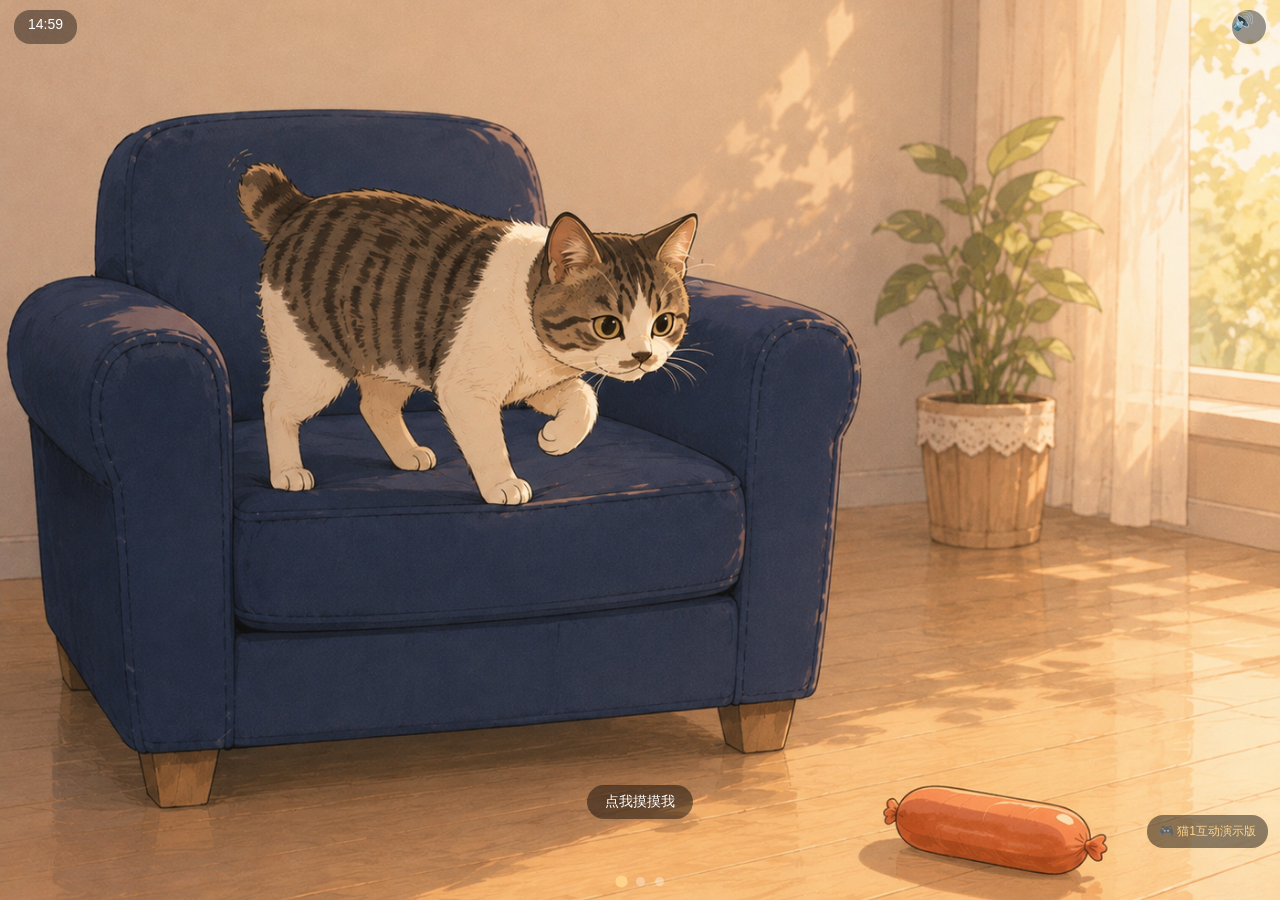
==== index.html @ a0a0675f "初始版本：一刻猫咪三猫页面 + 猫1互动演示" ====
<!DOCTYPE html>
<html lang="zh-CN">
<head>
  <meta charset="UTF-8">
  <meta name="viewport" content="width=device-width, initial-scale=1.0, maximum-scale=1.0, user-scalable=no, viewport-fit=cover">
  <meta name="theme-color" content="#1a1420">
  <title>一刻猫咪</title>
  <link rel="stylesheet" href="css/style.css">
</head>
<body>
  <div id="stage">
    <!-- 猫咪视频/占位 -->
    <div id="catWrap">
      <video id="catVideo" playsinline muted autoplay loop></video>
      <div id="catPlaceholder"></div>
      <div id="touchHint">点我摸摸我</div>
      <a id="demoLink" href="猫1互动演示.html">🎮 猫1互动演示版</a>
    </div>

    <!-- 触屏特效层 -->
    <div id="fxLayer"></div>

    <!-- 顶部信息 -->
    <div id="topBar">
      <div id="timer">15:00</div>
      <div id="muteBtn">🔊</div>
    </div>

    <!-- 猫咪切换指示点 -->
    <div id="catDots"></div>
  </div>

  <!-- 25 分钟结束遮罩 -->
  <div id="endOverlay" class="hidden">
    <div class="panel">
      <div class="emoji">😿</div>
      <h1>一刻结束啦</h1>
      <p>15 分钟互动时间结束</p>
      <button id="renewBtn">续时功能即将上线</button>
      <button id="restartBtn" class="ghost">再玩一次</button>
    </div>
  </div>

  <script src="js/app.js"></script>
</body>
</html>
---- css/style.css ----
* { margin: 0; padding: 0; box-sizing: border-box; -webkit-tap-highlight-color: transparent; }
html, body { width: 100%; height: 100%; overflow: hidden; }
body {
  font-family: "PingFang SC", "Microsoft YaHei", sans-serif;
  background: radial-gradient(circle at 50% 30%, #2b2136 0%, #1a1420 70%);
  color: #fff;
  touch-action: manipulation;
  user-select: none;
}
#stage { position: relative; width: 100%; height: 100dvh; overflow: hidden; }

#catWrap { position: absolute; inset: 0; display: flex; align-items: center; justify-content: center; }
#catVideo { width: 100%; height: 100%; object-fit: cover; transition: opacity .35s; }
#catVideo.switching { opacity: 0; }
#catPlaceholder {
  position: absolute; inset: 0; width: 100%; height: 100%;
  background-size: cover; background-position: center 30%;
  display: none;
  animation: kenburns 14s ease-in-out infinite alternate;
}
@keyframes kenburns { from { transform: scale(1); } to { transform: scale(1.07); } }
#touchHint {
  position: absolute; bottom: 9%; left: 50%; transform: translateX(-50%);
  padding: 8px 18px; border-radius: 20px; background: rgba(0,0,0,.45);
  font-size: 14px; animation: hintPulse 2s ease-in-out infinite;
}
#demoLink {
  position: absolute; right: 12px; bottom: calc(52px + env(safe-area-inset-bottom));
  z-index: 6; color: #ffd28a; text-decoration: none; font-size: 12px;
  background: rgba(0,0,0,.45); padding: 8px 12px; border-radius: 16px;
}
@keyframes hintPulse { 0%,100% { opacity: .9; } 50% { opacity: .45; } }

#fxLayer { position: absolute; inset: 0; pointer-events: none; overflow: hidden; }
.burst {
  position: absolute; font-size: 34px; animation: burstAnim .7s ease-out forwards;
  text-shadow: 0 0 12px rgba(255,200,120,.9);
}
@keyframes burstAnim {
  0% { transform: translate(-50%,-50%) scale(.4); opacity: 1; }
  100% { transform: translate(-50%,-130%) scale(1.4); opacity: 0; }
}

#topBar {
  position: absolute; top: calc(10px + env(safe-area-inset-top)); left: 0; right: 0;
  display: flex; justify-content: space-between; padding: 0 14px; pointer-events: none;
}
#catDots {
  position: absolute; bottom: calc(14px + env(safe-area-inset-bottom)); left: 0; right: 0;
  display: flex; justify-content: center; gap: 10px; z-index: 5; pointer-events: auto;
}
#catDots .dot {
  width: 9px; height: 9px; border-radius: 50%; background: rgba(255,255,255,.35);
  transition: background .2s, transform .2s;
}
#catDots .dot.active { background: #ffd28a; transform: scale(1.35); }
#timer {
  background: rgba(0,0,0,.4); padding: 6px 14px; border-radius: 16px; font-size: 14px;
  font-variant-numeric: tabular-nums;
}
#muteBtn { pointer-events: auto; background: rgba(0,0,0,.4); border: 0; color: #fff; font-size: 18px;
  width: 34px; height: 34px; border-radius: 50%; cursor: pointer; }

#endOverlay { position: absolute; inset: 0; background: rgba(0,0,0,.78);
  display: flex; align-items: center; justify-content: center; z-index: 20; }
#endOverlay.hidden { display: none; }
.panel { text-align: center; padding: 0 30px; }
.panel .emoji { font-size: 90px; margin-bottom: 14px; }
.panel h1 { font-size: 26px; margin-bottom: 8px; }
.panel p { color: #c9b8d8; margin-bottom: 26px; font-size: 15px; }
.panel button {
  display: block; width: 230px; margin: 0 auto 12px; padding: 13px 0; border: 0;
  border-radius: 26px; font-size: 16px; background: linear-gradient(135deg,#ff9a56,#ff5e7e);
  color: #fff; cursor: pointer;
}
.panel button.ghost { background: transparent; border: 1px solid #8b7aa0; color: #c9b8d8; }
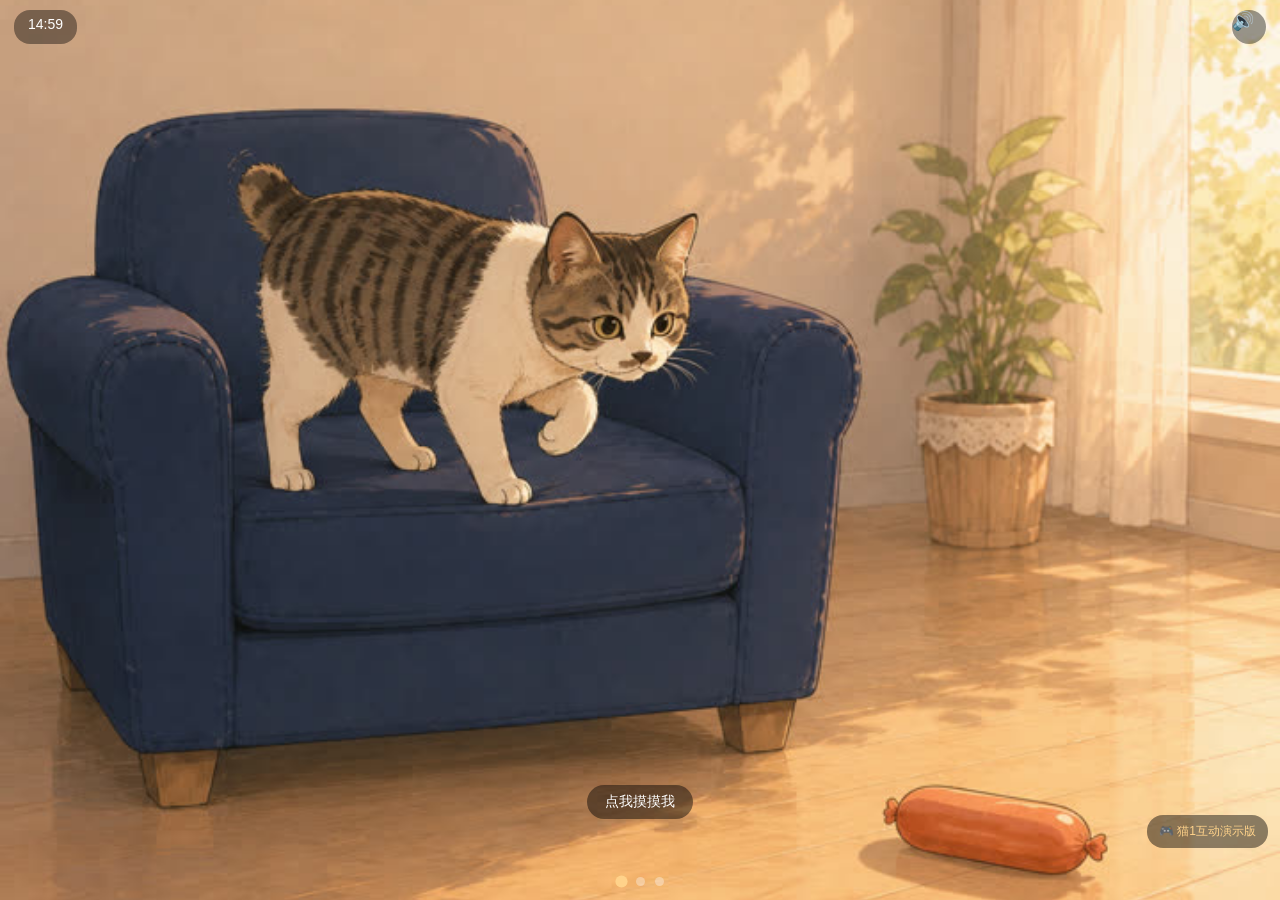
==== commit 4747306e: "移动端适配：压缩素材(11MB→0.4MB)、修复微信WebView高度塌陷、互动页轻量化" ====
--- a/index.html
+++ b/index.html
@@ -12,9 +12,9 @@
     <!-- 猫咪视频/占位 -->
     <div id="catWrap">
       <video id="catVideo" playsinline muted autoplay loop></video>
-      <div id="catPlaceholder"></div>
+      <div id="catPlaceholder"><span class="fallback">🐱</span></div>
       <div id="touchHint">点我摸摸我</div>
-      <a id="demoLink" href="猫1互动演示.html">🎮 猫1互动演示版</a>
+      <a id="demoLink" href="cat1-demo.html">🎮 猫1互动演示版</a>
     </div>
 
     <!-- 触屏特效层 -->
--- a/css/style.css
+++ b/css/style.css
@@ -7,7 +7,8 @@
   touch-action: manipulation;
   user-select: none;
 }
-#stage { position: relative; width: 100%; height: 100dvh; overflow: hidden; }
+#stage { position: relative; width: 100%; height: 100vh; overflow: hidden; }
+@supports (height: 100dvh) { #stage { height: 100dvh; } }
 
 #catWrap { position: absolute; inset: 0; display: flex; align-items: center; justify-content: center; }
 #catVideo { width: 100%; height: 100%; object-fit: cover; transition: opacity .35s; }
@@ -15,10 +16,15 @@
 #catPlaceholder {
   position: absolute; inset: 0; width: 100%; height: 100%;
   background-size: cover; background-position: center 30%;
-  display: none;
+  display: none; align-items: center; justify-content: center;
   animation: kenburns 14s ease-in-out infinite alternate;
 }
 @keyframes kenburns { from { transform: scale(1); } to { transform: scale(1.07); } }
+#catPlaceholder .fallback {
+  font-size: 110px; filter: drop-shadow(0 10px 30px rgba(0,0,0,.5));
+  animation: float 3s ease-in-out infinite;
+}
+@keyframes float { 0%,100% { transform: translateY(0); } 50% { transform: translateY(-14px); } }
 #touchHint {
   position: absolute; bottom: 9%; left: 50%; transform: translateX(-50%);
   padding: 8px 18px; border-radius: 20px; background: rgba(0,0,0,.45);
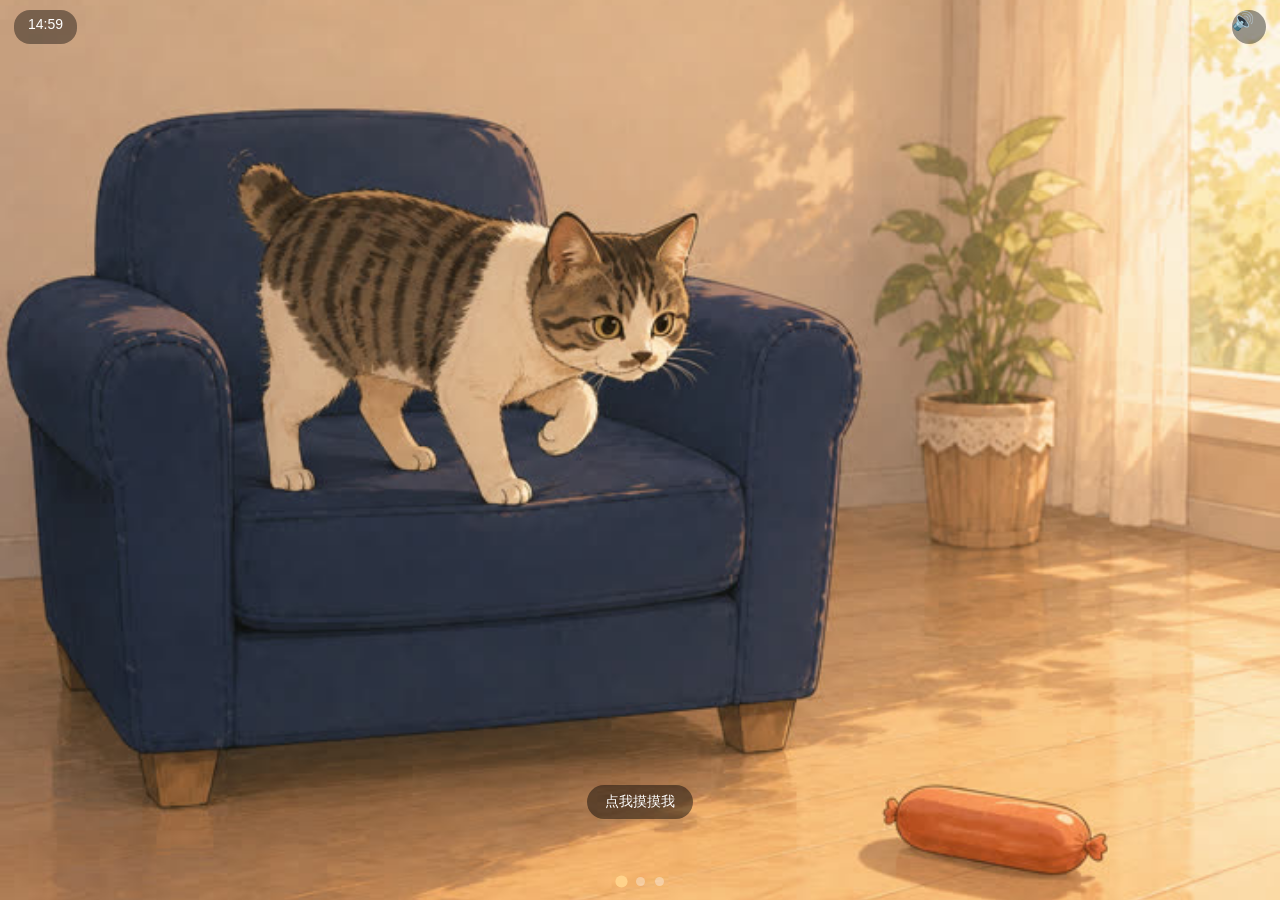
==== commit e6029281: "下线拼接猫互动页，恢复为制作中占位" ====
--- a/index.html
+++ b/index.html
@@ -14,7 +14,6 @@
       <video id="catVideo" playsinline muted autoplay loop></video>
       <div id="catPlaceholder"><span class="fallback">🐱</span></div>
       <div id="touchHint">点我摸摸我</div>
-      <a id="demoLink" href="cat1-demo.html">🎮 猫1互动演示版</a>
     </div>
 
     <!-- 触屏特效层 -->
--- a/css/style.css
+++ b/css/style.css
@@ -29,11 +29,6 @@
   position: absolute; bottom: 9%; left: 50%; transform: translateX(-50%);
   padding: 8px 18px; border-radius: 20px; background: rgba(0,0,0,.45);
   font-size: 14px; animation: hintPulse 2s ease-in-out infinite;
-}
-#demoLink {
-  position: absolute; right: 12px; bottom: calc(52px + env(safe-area-inset-bottom));
-  z-index: 6; color: #ffd28a; text-decoration: none; font-size: 12px;
-  background: rgba(0,0,0,.45); padding: 8px 12px; border-radius: 16px;
 }
 @keyframes hintPulse { 0%,100% { opacity: .9; } 50% { opacity: .45; } }
 
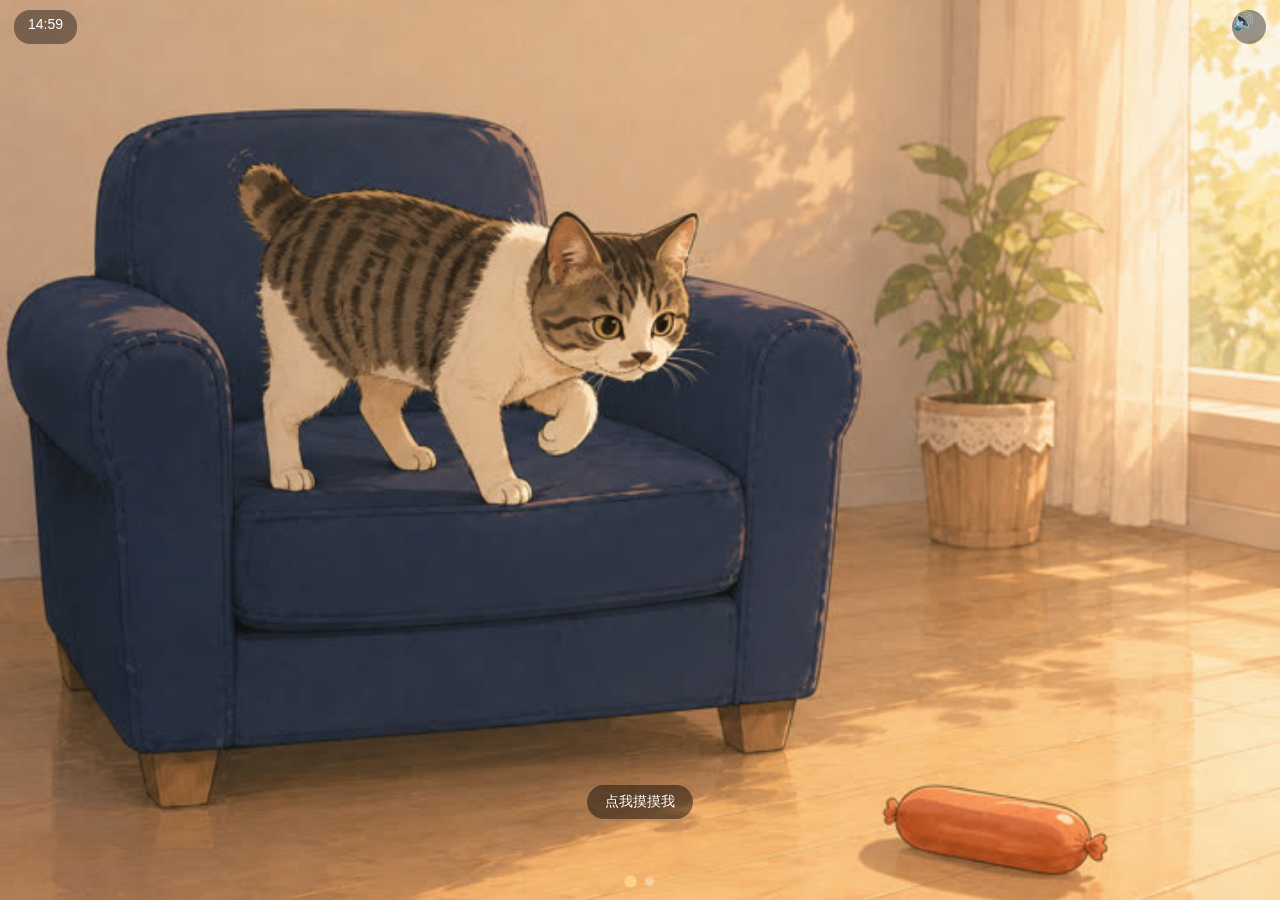
==== commit 08eaa64a: "加版本号强制刷新缓存" ====
--- a/index.html
+++ b/index.html
@@ -5,7 +5,7 @@
   <meta name="viewport" content="width=device-width, initial-scale=1.0, maximum-scale=1.0, user-scalable=no, viewport-fit=cover">
   <meta name="theme-color" content="#1a1420">
   <title>一刻猫咪</title>
-  <link rel="stylesheet" href="css/style.css">
+  <link rel="stylesheet" href="css/style.css?v=3">
 </head>
 <body>
   <div id="stage">
@@ -40,6 +40,6 @@
     </div>
   </div>
 
-  <script src="js/app.js"></script>
+  <script src="js/app.js?v=3"></script>
 </body>
 </html>
